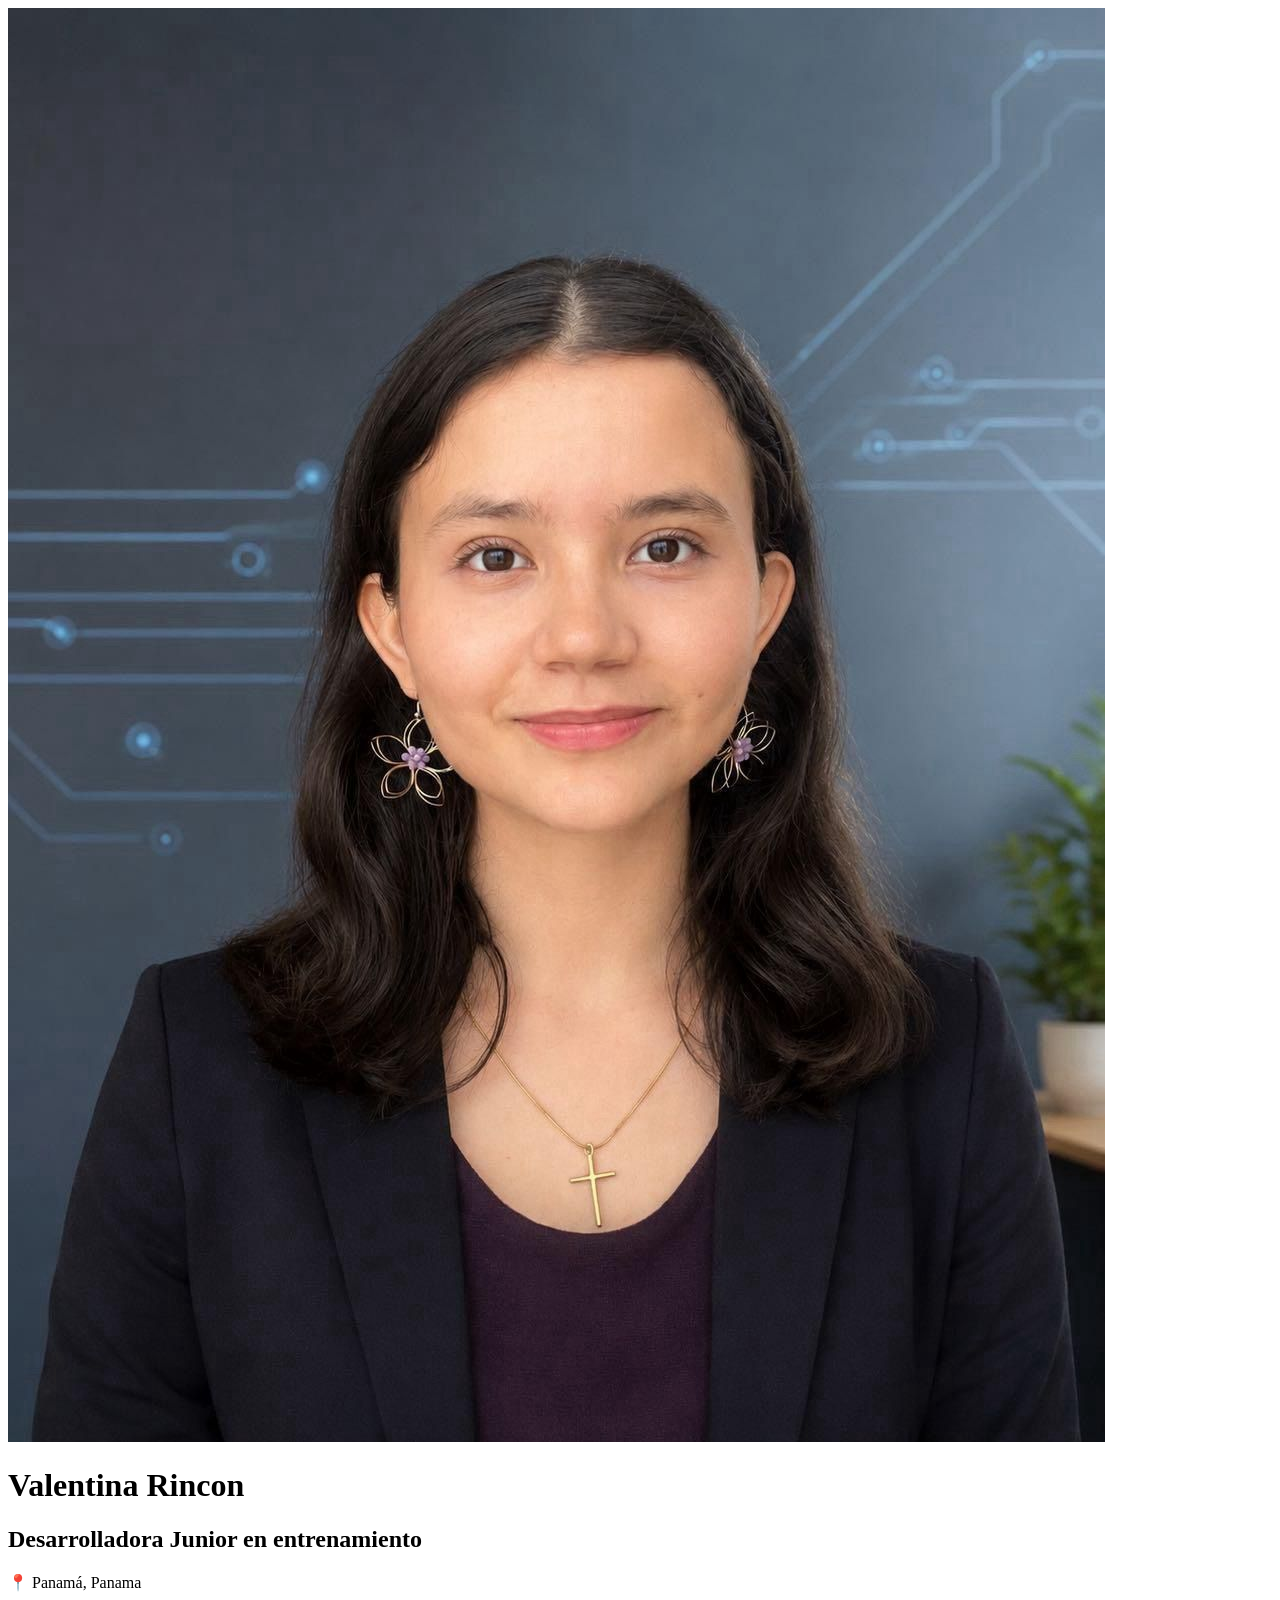
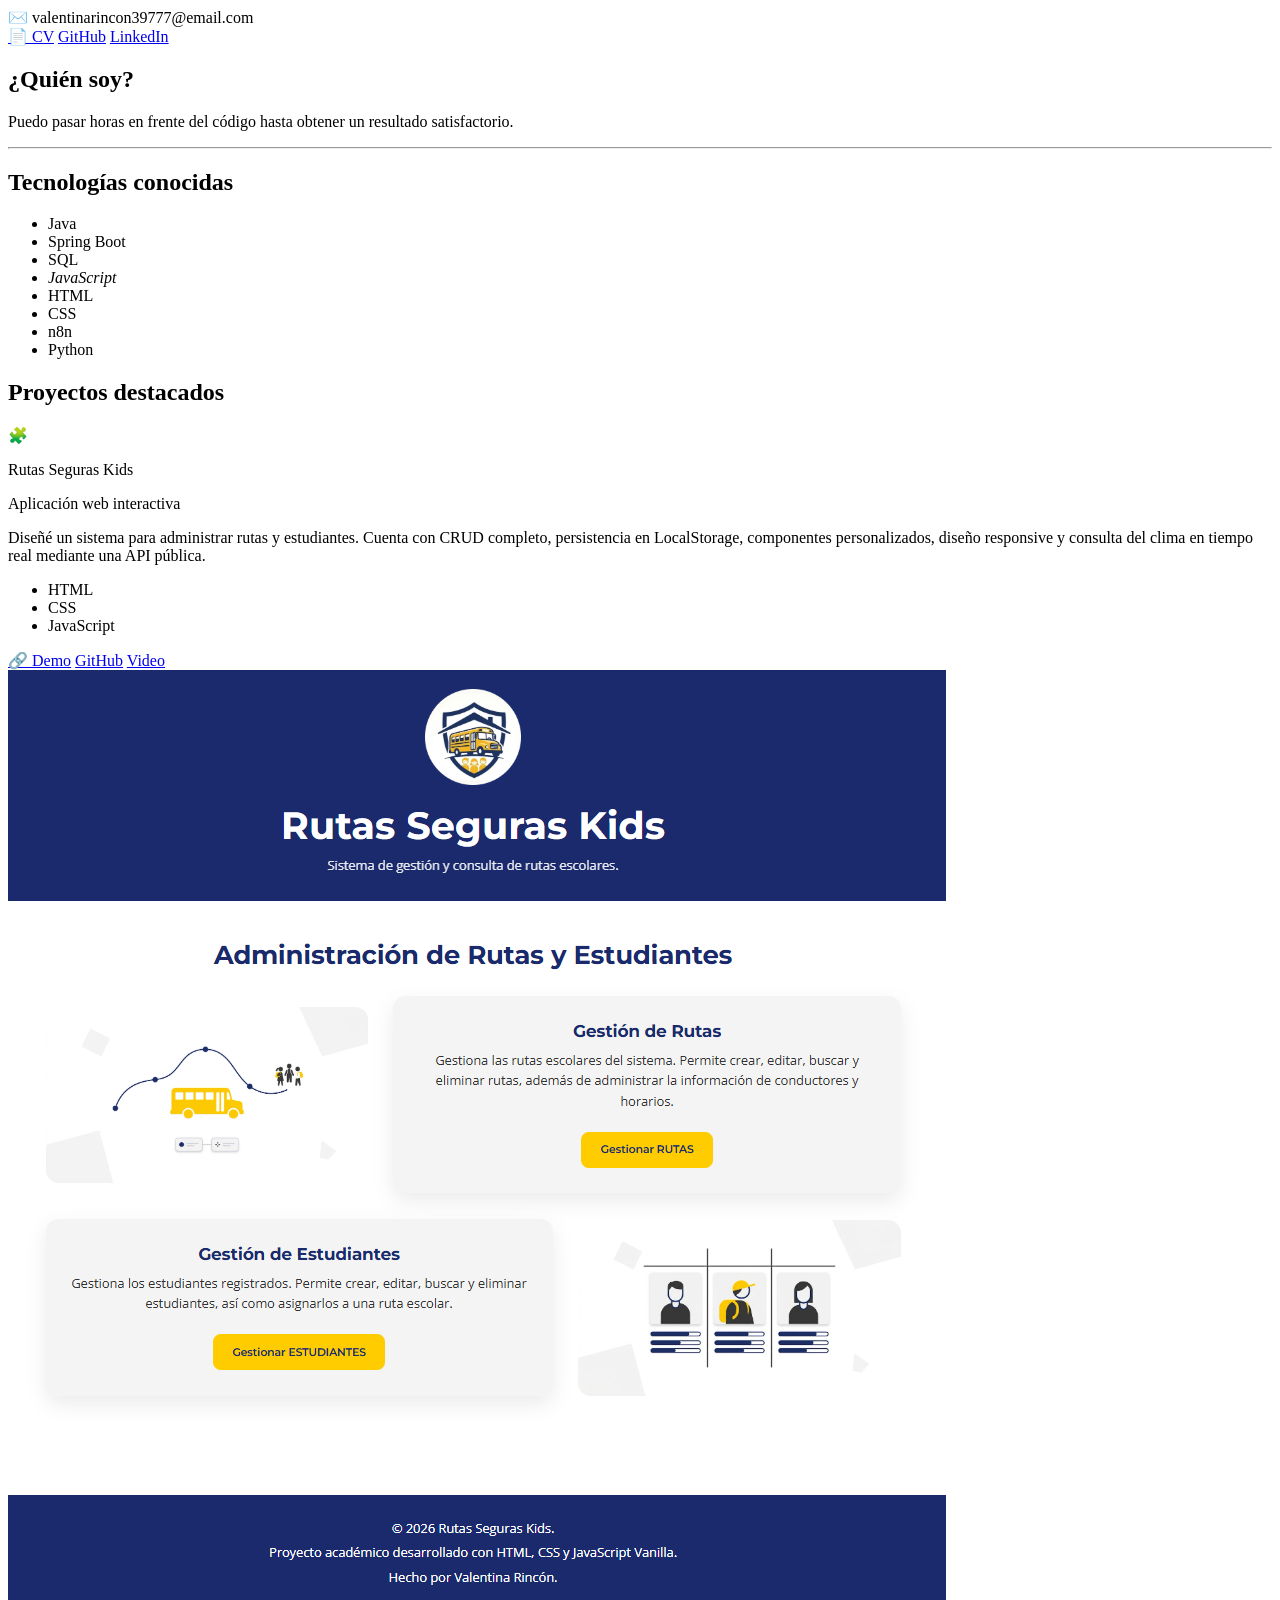
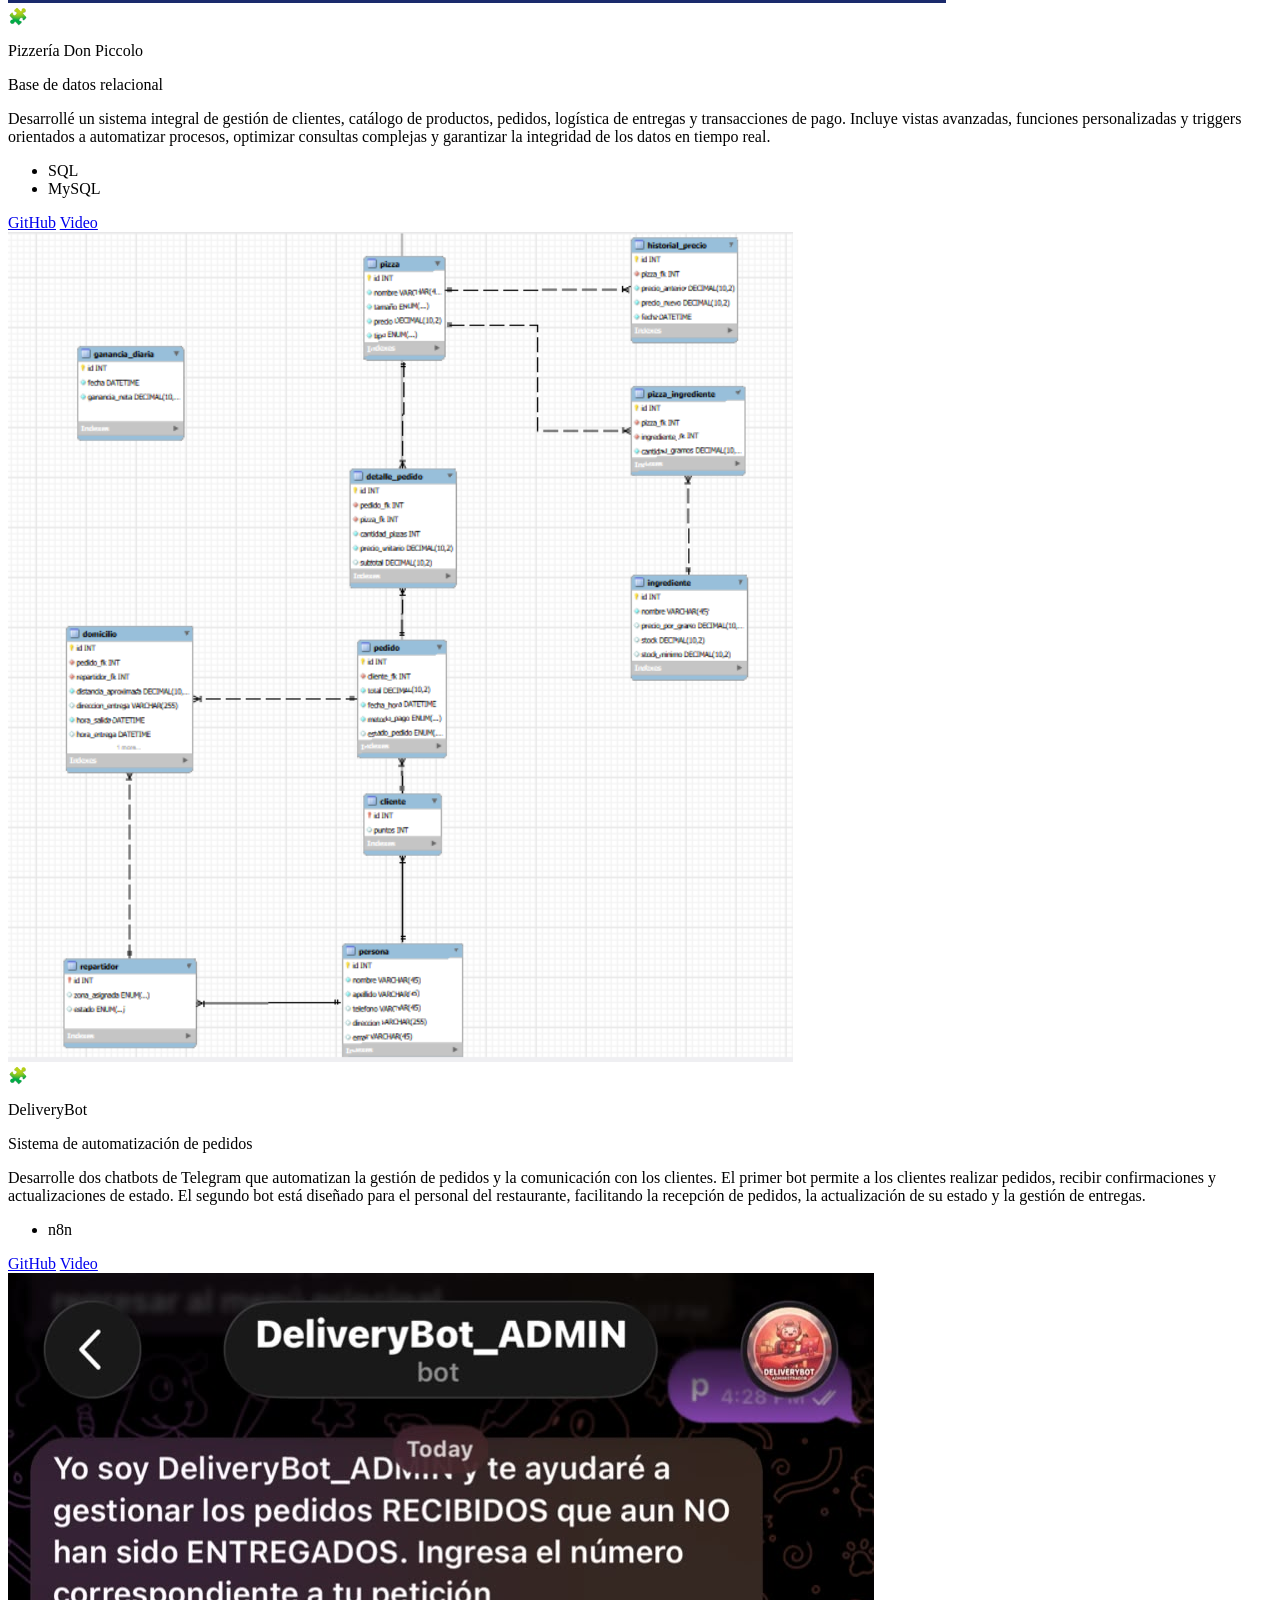
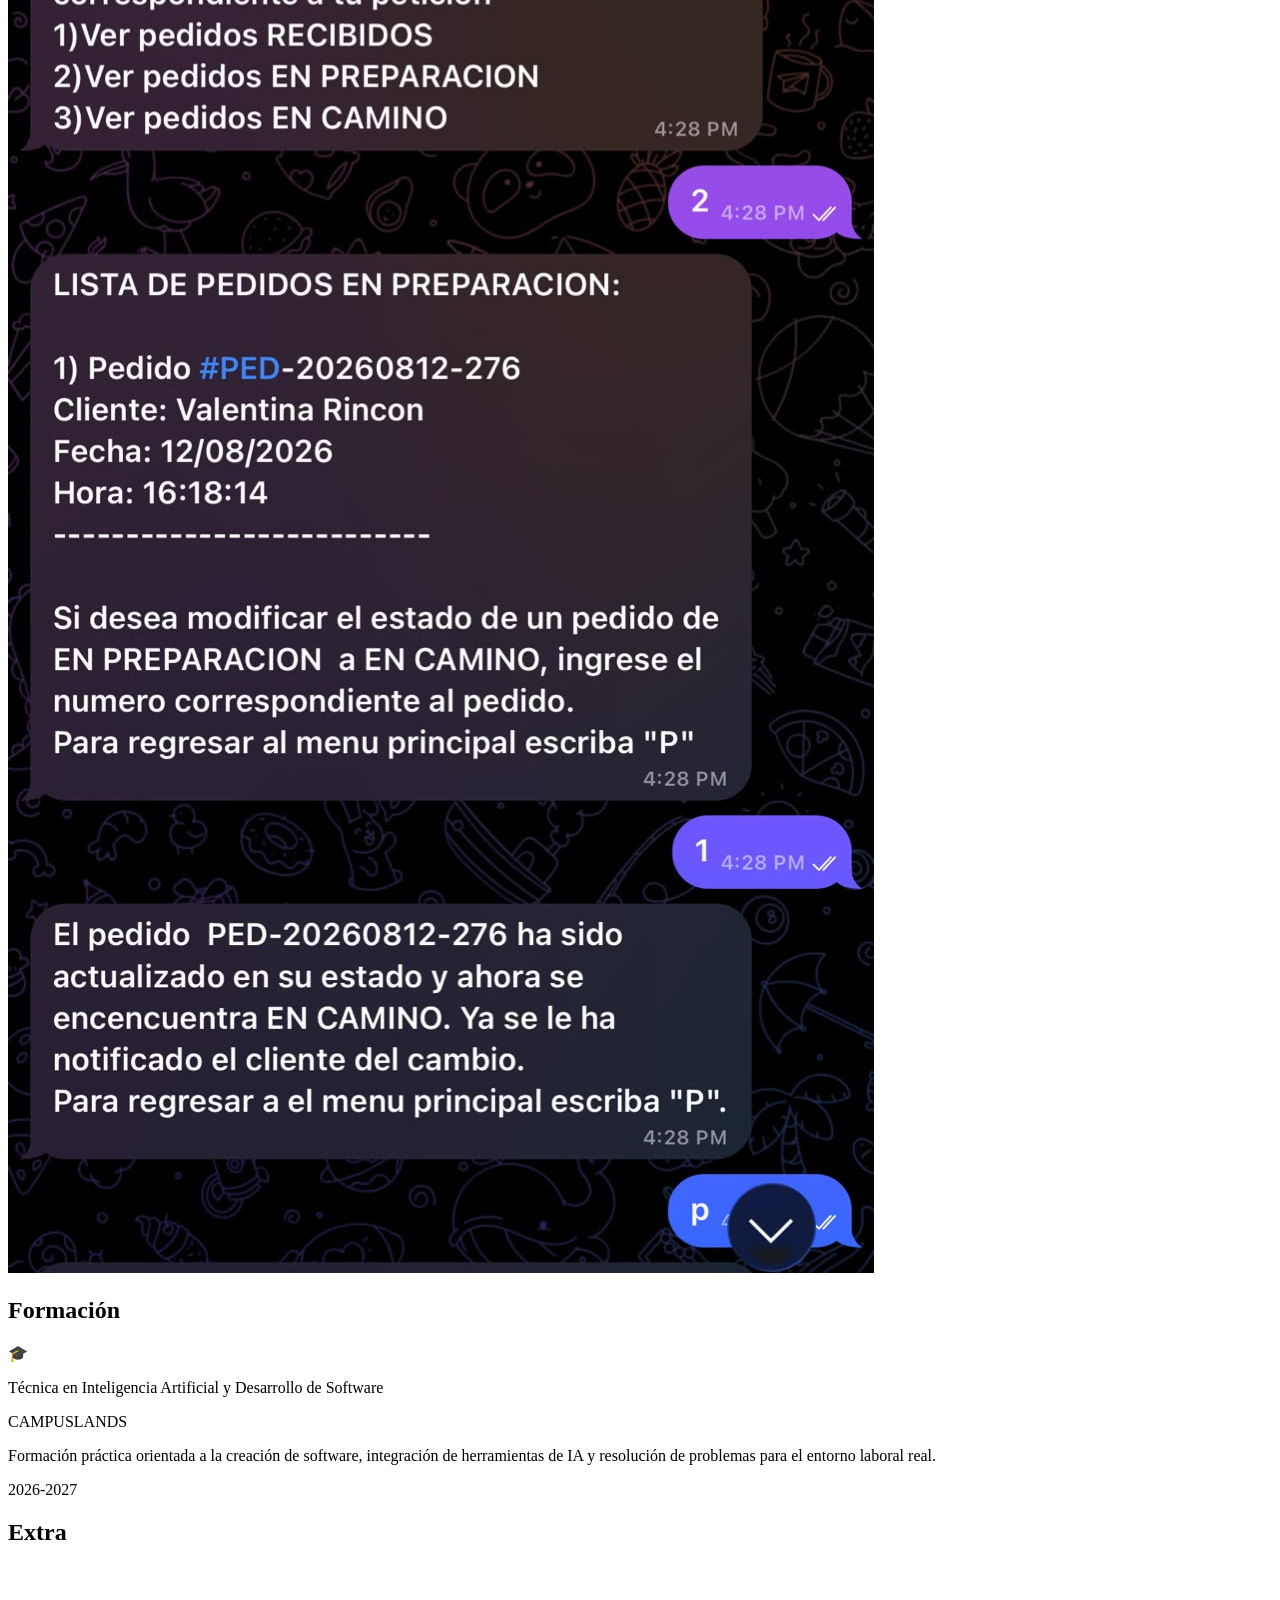
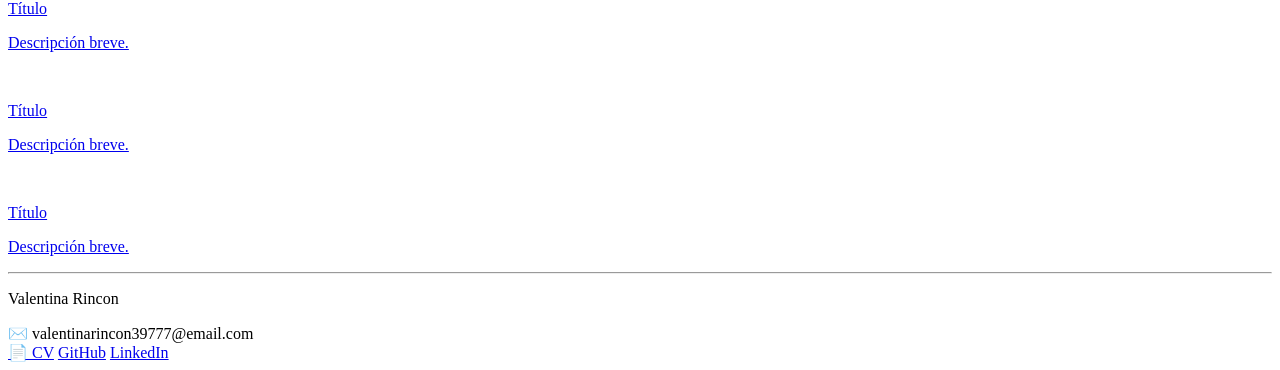
==== portfolio/index.html @ c016cb52 "feat:añadir html estructura e informacion" ====
<!DOCTYPE html>
<html lang="es">
<head>
  <meta charset="UTF-8">
  <meta name="viewport" content="width=device-width, initial-scale=1.0">
  <title>Valentina Rincon — Desarrolladora</title>
  <link rel="stylesheet" href="style.css">
</head>
<body>

    
  <main class="portfolio">
 
    <!-- HEADER -->
    <header class="header">
      <img class="avatar" src="../assets/avatar.jpg" alt="Foto de perfil">
      <div class="header-info">
        <h1>Valentina Rincon</h1>
        <h2 class="skill">Desarrolladora Junior en entrenamiento</h2>
        <p class="location">
          <span aria-hidden="true">📍</span> Panamá, Panama
        </p>
 
        <div class="media">
          <a class="btn btn-solid" >
            ✉️ valentinarincon39777@email.com
          </a>
          <div class="media-links">
            <a class="btn" href="assets/cv.pdf" target="_blank" rel="noopener">📄 CV</a>
            <a class="btn" href="https://github.com/valentinarincon39777-coder" target="_blank" rel="noopener">GitHub</a>
            <a class="btn" href="https://www.linkedin.com/in/valentina-rincon-mayorga-787b583a9/" target="_blank" rel="noopener">LinkedIn</a>
          </div>
        </div>
      </div>
    </header>





    
 
    <!-- SOBRE MI -->
    <section class="section" aria-labelledby="about-title">
      <h2 id="about-title">¿Quién soy?</h2>
      <p> Puedo pasar horas en frente del código hasta obtener un resultado satisfactorio.    </p>
    </section>
    
 
    <hr class="divider">
 
    <!-- TECNOLOGIAS -->
    <section class="section" aria-labelledby="tech-title">
      <h2 id="tech-title">Tecnologías conocidas</h2>
      <ul class="tech-list">

        
        <li class="badge"><i class="devicon-css3-plain"></i>Java</li>
        <li class="badge"><i class="devicon-css3-plain"></i>Spring Boot</li>
        <li class="badge"><i class="devicon-css3-plain"></i>SQL</li>
        <li class="badge"><i class="devicon-javascript-plain">JavaScript</i></li>
        <li class="badge"><i class="devicon-django-plain"></i>HTML</li>
        <li class="badge"><i class="devicon-postgresql-plain"></i>CSS</li>
        <li class="badge"><i class="devicon-postgresql-plain"></i>n8n</li>
        <li class="badge"><i class="devicon-python-plain"></i> Python</li>
        
      </ul>
    </section>


 
    <!-- EXPERIENCIA -->


    <!--  <section class="section" aria-labelledby="experience-title">
      <h2 id="experience-title">Experiencia</h2>
      
      <article class="info-item">
        <div class="icon-badge" aria-hidden="true">💼</div>
        <div class="info-content">
          <p class="info-title">Puesto</p>
          <p class="info-subtitle">Empresa</p>
          <p class="info-description">Breve descripción de tus funciones y logros.</p>
        </div>
        <span class="badge badge-muted">2024 - Presente</span>
      </article>
    </section>
    -->

    





        <!-- PROYECTOS-->
 
    <section class="section" aria-labelledby="projects-title">
      <h2 id="projects-title">Proyectos destacados</h2>
    

      
        <!--proyecto 1-->
      <article class="info-item">
        <div class="icon-badge" aria-hidden="true">🧩</div>
        <div class="info-content">
          <p class="info-title">Rutas Seguras Kids</p>
          <p class="info-subtitle">Aplicación web interactiva</p>
          <p class="info-description">Diseñé un sistema para administrar rutas y estudiantes. Cuenta con CRUD completo, persistencia en LocalStorage, componentes personalizados, diseño responsive y consulta del clima en tiempo real mediante una API pública.</p>
          <ul class="tech-list tech-list-small">
            <li class="badge badge-outline">HTML</li>
            <li class="badge badge-outline">CSS</li>
            <li class="badge badge-outline">JavaScript</li>
          </ul>
          <div class="info-links">
            <a class="btn" href="https://valentinarincon39777-coder.github.io/js-vanilla-route-manager/" target="_blank">🔗 Demo</a>
            <a class="btn" href="https://github.com/valentinarincon39777-coder/js-vanilla-route-manager" target="_blank">GitHub</a>
            <a class="btn" href="https://github.com/valentinarincon39777-coder/js-vanilla-route-manager" target="_blank">Video</a>
          </div>
        </div>
        <img class="info-image" src="../assets/proyecto_1.png" alt="Captura del proyecto">
      </article>

      <!--proyecto 2-->
      <article class="info-item">
        <div class="icon-badge" aria-hidden="true">🧩</div>
        <div class="info-content">
          <p class="info-title">Pizzería Don Piccolo</p>
          <p class="info-subtitle">Base de datos relacional</p>
          <p class="info-description">Desarrollé un sistema integral de gestión de clientes, catálogo de productos, pedidos, logística de entregas y transacciones de pago. Incluye vistas avanzadas, funciones personalizadas y triggers orientados a automatizar procesos, optimizar consultas complejas y garantizar la integridad de los datos en tiempo real.</p>
          <ul class="tech-list tech-list-small">
            <li class="badge badge-outline">SQL</li>
            <li class="badge badge-outline">MySQL</li>
            
          </ul>
          <div class="info-links">
            <a class="btn" href="https://github.com/valentinarincon39777-coder/sql-restaurant-order-database" target="_blank">GitHub</a>
            <a class="btn" href="https://github.com/valentinarincon39777-coder/js-vanilla-route-manager" target="_blank">Video</a>
          </div>
        </div>
        <img class="info-image" src="../assets/proyecto_2.png" alt="Captura del proyecto">
      </article>

      <!--proyecto 3-->
      <article class="info-item">
        <div class="icon-badge" aria-hidden="true">🧩</div>
        <div class="info-content">
          <p class="info-title">DeliveryBot</p>
          <p class="info-subtitle">Sistema de automatización de pedidos</p>
          <p class="info-description">Desarrolle dos chatbots de Telegram que automatizan la gestión de pedidos y la comunicación con los clientes. El primer bot permite a los clientes realizar pedidos, recibir confirmaciones y actualizaciones de estado. El segundo bot está diseñado para el personal del restaurante, facilitando la recepción de pedidos, la actualización de su estado y la gestión de entregas. </p>
          <ul class="tech-list tech-list-small">
            <li class="badge badge-outline">n8n</li>
        
            
          </ul>
          <div class="info-links">
            <a class="btn" href="https://github.com/valentinarincon39777-coder/deliverybot-n8n-telegram" target="_blank">GitHub</a>
            <a class="btn" href="https://github.com/valentinarincon39777-coder/deliverybot-n8n-telegram" target="_blank">Video</a>
          </div>
        </div>
        <img class="info-image" src="../assets/proyecto_3.jpg" alt="Captura del proyecto">
      </article>


      





    </section>


       <!-- FORMACION -->
 
    <section class="section" aria-labelledby="training-title">
      <h2 id="training-title">Formación</h2>
 
      <article class="info-item">
        <div class="icon-badge" aria-hidden="true">🎓</div>
        <div class="info-content">
          <p class="info-title">Técnica en Inteligencia Artificial y Desarrollo de Software </p>
          <p class="info-subtitle">CAMPUSLANDS</p>
          <p class="info-description">Formación práctica orientada a la creación de software, integración de herramientas de IA y resolución de problemas para el entorno laboral real.   </p>
        </div>
        <span class="badge badge-accent">2026-2027</span>
      </article>
    </section>


    
 
    <!-- EXTRA -->
    <section class="section" aria-labelledby="extra-title">
      <h2 id="extra-title">Extra</h2>
      <div class="cards-grid">
        <a class="card" href="#">
          <img class="card-image" src="assets/extra_1.jpg" alt="">
          <div class="card-body">
            <p class="card-title">Título</p>
            <p class="card-description">Descripción breve.</p>
          </div>
        </a>
        <a class="card" href="#">
          <img class="card-image" src="assets/extra_2.jpg" alt="">
          <div class="card-body">
            <p class="card-title">Título</p>
            <p class="card-description">Descripción breve.</p>
          </div>
        </a>
        <a class="card" href="#">
          <img class="card-image" src="assets/extra_3.jpg" alt="">
          <div class="card-body">
            <p class="card-title">Título</p>
            <p class="card-description">Descripción breve.</p>
          </div>
        </a>
      </div>
    </section>
 
    <hr class="divider">


 
    <!-- FOOTER-->
    <footer class="footer">
      <p>Valentina Rincon</p>

      <div class="media">
        <a class="btn btn-solid" >✉️ valentinarincon39777@email.com</a>
        <div class="media-links">
          <a class="btn" href="assets/cv.pdf" target="_blank" rel="noopener">📄 CV</a>
          <a class="btn" href="https://github.com/valentinarincon39777-coder" target="_blank" rel="noopener">GitHub</a>
          <a class="btn" href="https://www.linkedin.com/in/valentina-rincon-mayorga-787b583a9/" target="_blank" rel="noopener">LinkedIn</a>
        </div>
      </div>
    </footer>
 
  </main>
 
</body>
</html>
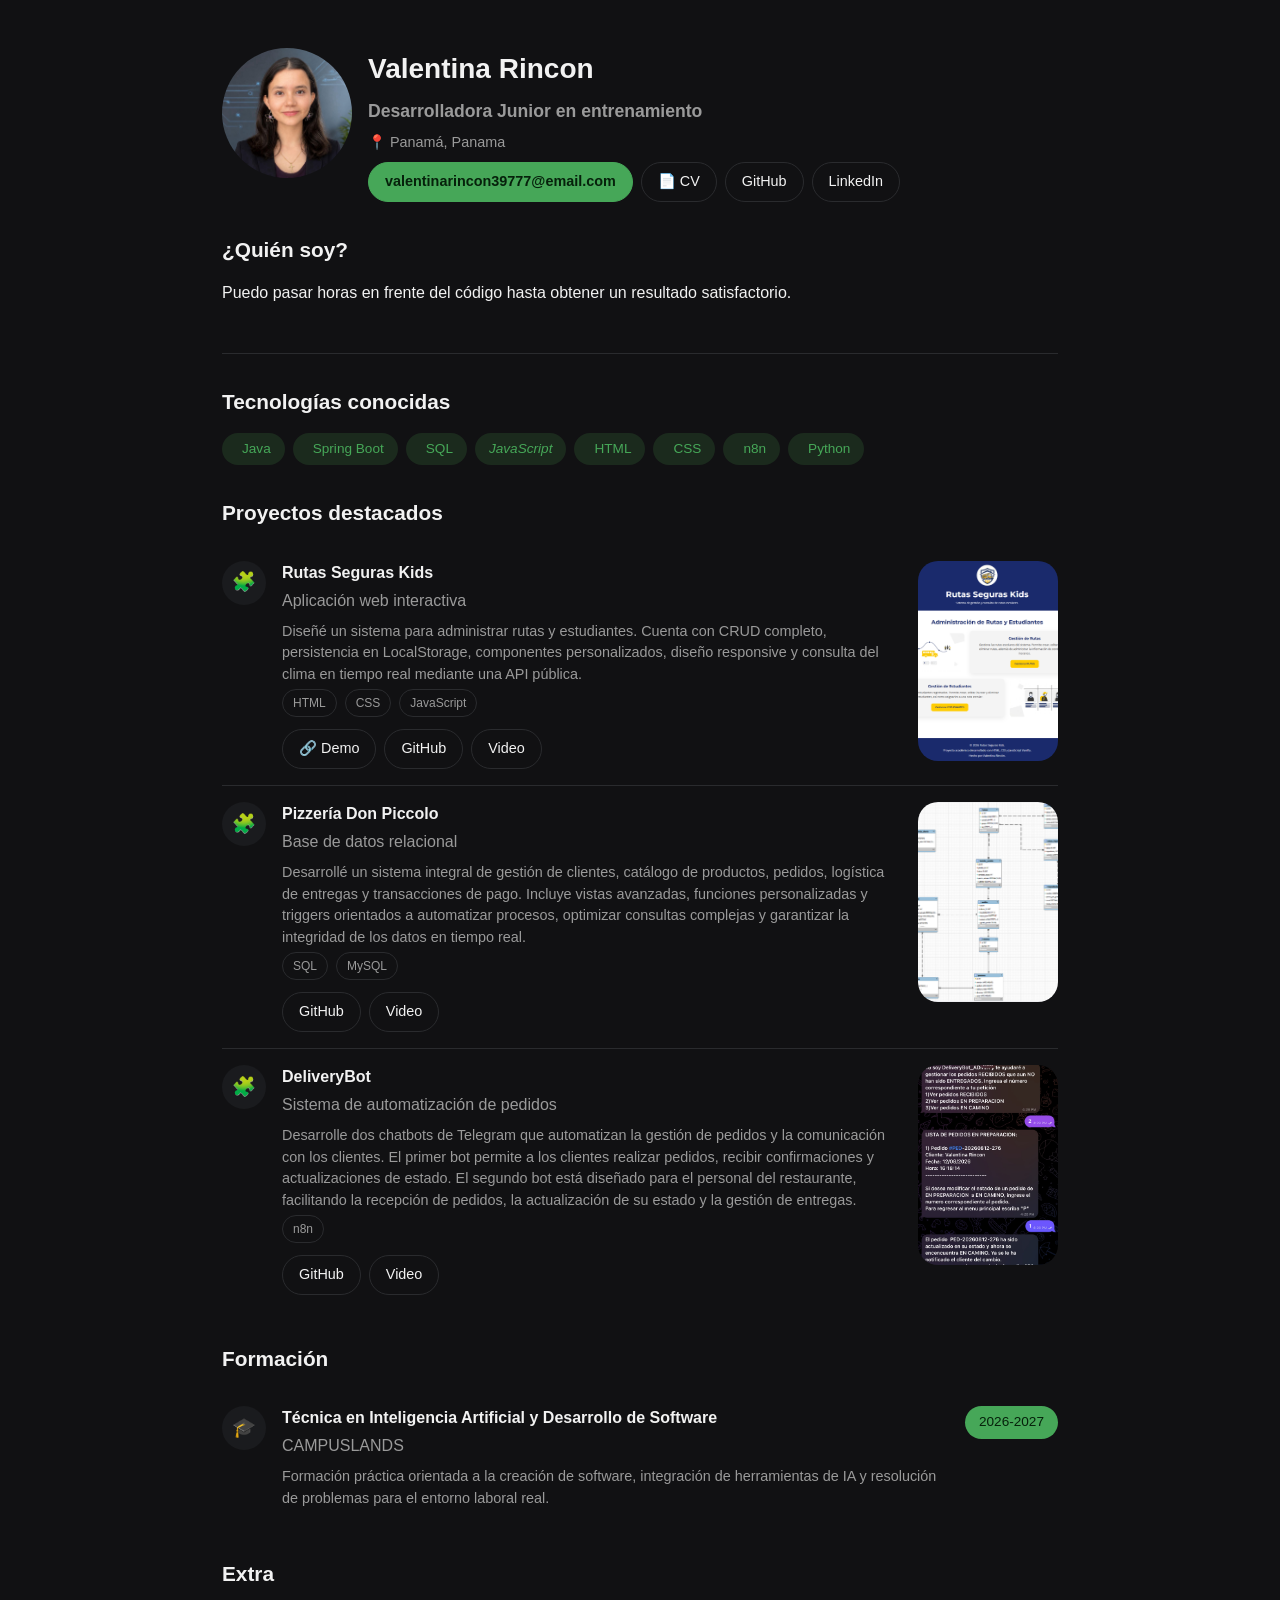
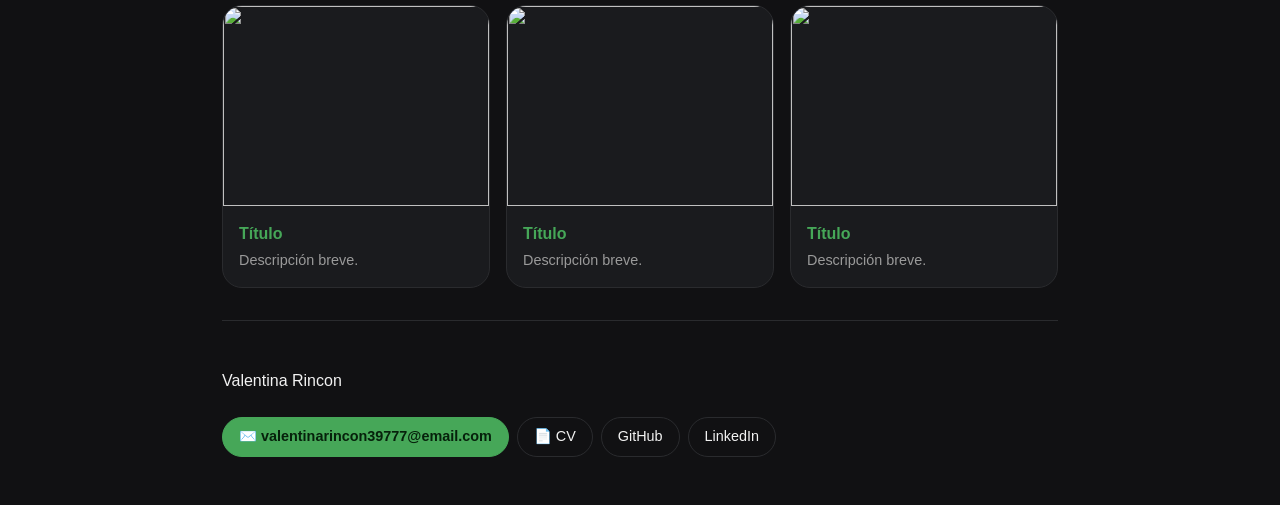
==== commit 5ddc1cd0: "feat: añadir estilos css" ====
--- a/portfolio/index.html
+++ b/portfolio/index.html
@@ -23,7 +23,7 @@
  
         <div class="media">
           <a class="btn btn-solid" >
-            ✉️ valentinarincon39777@email.com
+             valentinarincon39777@email.com
           </a>
           <div class="media-links">
             <a class="btn" href="assets/cv.pdf" target="_blank" rel="noopener">📄 CV</a>
@@ -188,7 +188,7 @@
     </section>
 
 
-    
+
  
     <!-- EXTRA -->
     <section class="section" aria-labelledby="extra-title">
--- a/portfolio/style.css
+++ b/portfolio/style.css
@@ -0,0 +1,319 @@
+
+:root {
+  
+  --color-bg: #111113;
+  --color-surface: #1a1b1e;
+  --color-border: #2a2b2e;
+  --color-text: #f2f2f2;
+  --color-text-muted: #9a9a9a;
+  --color-accent: #46a758;
+  --color-accent-soft: #1b2a1d;
+
+  --space-xs: 8px;
+  --space-sm: 16px;
+  --space-md: 32px;
+  --space-lg: 48px;
+
+  --radius-pill: 999px;
+  --radius-card: 20px;
+
+  --max-width: 900px;
+  --image-height: 200px;
+}
+
+* {
+  box-sizing: border-box;
+}
+
+body {
+  margin: 0;
+  background: var(--color-bg);
+  color: var(--color-text);
+  font-family: -apple-system, "Segoe UI", Roboto, sans-serif;
+  line-height: 1.5;
+}
+
+.portfolio {
+  max-width: var(--max-width);
+  margin: 0 auto;
+  padding: var(--space-lg) var(--space-md);
+  display: flex;
+  flex-direction: column;
+  gap: var(--space-md);
+}
+
+
+.header {
+  display: flex;
+  gap: var(--space-sm);
+  align-items: flex-start;
+}
+
+.avatar {
+  width: 130px;
+  height: 130px;
+  border-radius: var(--radius-pill);
+  object-fit: cover;
+  flex-shrink: 0;
+}
+
+.header-info {
+  display: flex;
+  flex-direction: column;
+  gap: var(--space-xs);
+}
+
+h1 {
+  margin: 0;
+  font-size: 1.75rem;
+}
+
+.skill {
+  margin: 0;
+  font-size: 1.1rem;
+  font-weight: 600;
+  color: var(--color-text-muted);
+}
+
+.location {
+  margin: 0;
+  color: var(--color-text-muted);
+  font-size: 0.9rem;
+}
+
+
+.btn {
+  display: inline-flex;
+  align-items: center;
+  gap: 6px;
+  padding: 8px 16px;
+  border-radius: var(--radius-pill);
+  border: 1px solid var(--color-border);
+  color: var(--color-text);
+  text-decoration: none;
+  font-size: 0.9rem;
+  transition: border-color 0.15s ease;
+}
+
+.btn:hover,
+.btn:focus-visible {
+  border-color: var(--color-accent);
+}
+
+.btn-solid {
+  background: var(--color-accent);
+  border-color: var(--color-accent);
+  color: #06210b;
+  font-weight: 600;
+}
+
+.media {
+  display: flex;
+  flex-wrap: wrap;
+  gap: var(--space-xs);
+  align-items: center;
+}
+
+.media-links {
+  display: flex;
+  gap: var(--space-xs);
+  flex-wrap: wrap;
+}
+
+.section h2 {
+  margin: 0 0 var(--space-sm) 0;
+  font-size: 1.3rem;
+}
+
+.divider {
+  border: none;
+  border-top: 1px solid var(--color-border);
+  margin: 0;
+}
+
+.tech-list {
+  list-style: none;
+  margin: 0;
+  padding: 0;
+  display: flex;
+  flex-wrap: wrap;
+  gap: var(--space-xs);
+}
+
+.badge {
+  display: inline-flex;
+  align-items: center;
+  gap: 6px;
+  padding: 6px 14px;
+  border-radius: var(--radius-pill);
+  background: var(--color-accent-soft);
+  color: var(--color-accent);
+  font-size: 0.85rem;
+}
+
+.badge-muted {
+  background: var(--color-surface);
+  color: var(--color-text-muted);
+}
+
+.badge-outline {
+  background: transparent;
+  border: 1px solid var(--color-border);
+  color: var(--color-text-muted);
+}
+
+.badge-accent {
+  background: var(--color-accent);
+  color: #06210b;
+}
+
+.info-item {
+  display: flex;
+  gap: var(--space-sm);
+  align-items: flex-start;
+  padding: var(--space-sm) 0;
+  border-bottom: 1px solid var(--color-border);
+}
+
+.info-item:last-child {
+  border-bottom: none;
+}
+
+.icon-badge {
+  width: 44px;
+  height: 44px;
+  flex-shrink: 0;
+  display: flex;
+  align-items: center;
+  justify-content: center;
+  border-radius: var(--radius-pill);
+  background: var(--color-surface);
+  font-size: 1.2rem;
+}
+
+.info-content {
+  flex: 1;
+  min-width: 0;
+  display: flex;
+  flex-direction: column;
+  gap: 4px;
+}
+
+.info-title {
+  margin: 0;
+  font-weight: 700;
+}
+
+.info-subtitle {
+  margin: 0;
+  color: var(--color-text-muted);
+}
+
+.info-description {
+  margin: 4px 0 0 0;
+  color: var(--color-text-muted);
+  font-size: 0.9rem;
+}
+
+.tech-list-small .badge {
+  font-size: 0.75rem;
+  padding: 4px 10px;
+}
+
+.info-links {
+  display: flex;
+  gap: var(--space-xs);
+  margin-top: var(--space-xs);
+}
+
+.info-image {
+  width: 140px;
+  height: var(--image-height);
+  border-radius: var(--radius-card);
+  object-fit: cover;
+  flex-shrink: 0;
+}
+
+
+@media (max-width: 640px) {
+  .info-item {
+    flex-direction: column-reverse;
+  }
+  .info-image {
+    width: 100%;
+    height: auto;
+    max-height: var(--image-height);
+  }
+
+  .btn.btn-solid {
+    padding:5px;
+    font-size: 0.75rem;
+
+  }
+}
+
+.cards-grid {
+  display: grid;
+  grid-template-columns: 1fr;
+  gap: var(--space-sm);
+}
+
+@media (min-width: 640px) {
+  .cards-grid {
+    grid-template-columns: repeat(3, 1fr);
+  }
+
+ 
+}
+
+
+
+
+
+
+
+.card {
+  display: block;
+  background: var(--color-surface);
+  border: 1px solid var(--color-border);
+  border-radius: var(--radius-card);
+  overflow: hidden;
+  text-decoration: none;
+  color: var(--color-text);
+  transition: border-color 0.15s ease;
+}
+
+.card:hover,
+.card:focus-visible {
+  border-color: var(--color-accent);
+}
+
+.card-image {
+  width: 100%;
+  height: var(--image-height);
+  object-fit: cover;
+  display: block;
+}
+
+.card-body {
+  padding: var(--space-sm);
+}
+
+.card-title {
+  margin: 0 0 4px 0;
+  font-weight: 700;
+  color: var(--color-accent);
+}
+
+.card-description {
+  margin: 0;
+  color: var(--color-text-muted);
+  font-size: 0.9rem;
+}
+
+
+.footer {
+  display: flex;
+  flex-direction: column;
+  gap: var(--space-xs);
+}
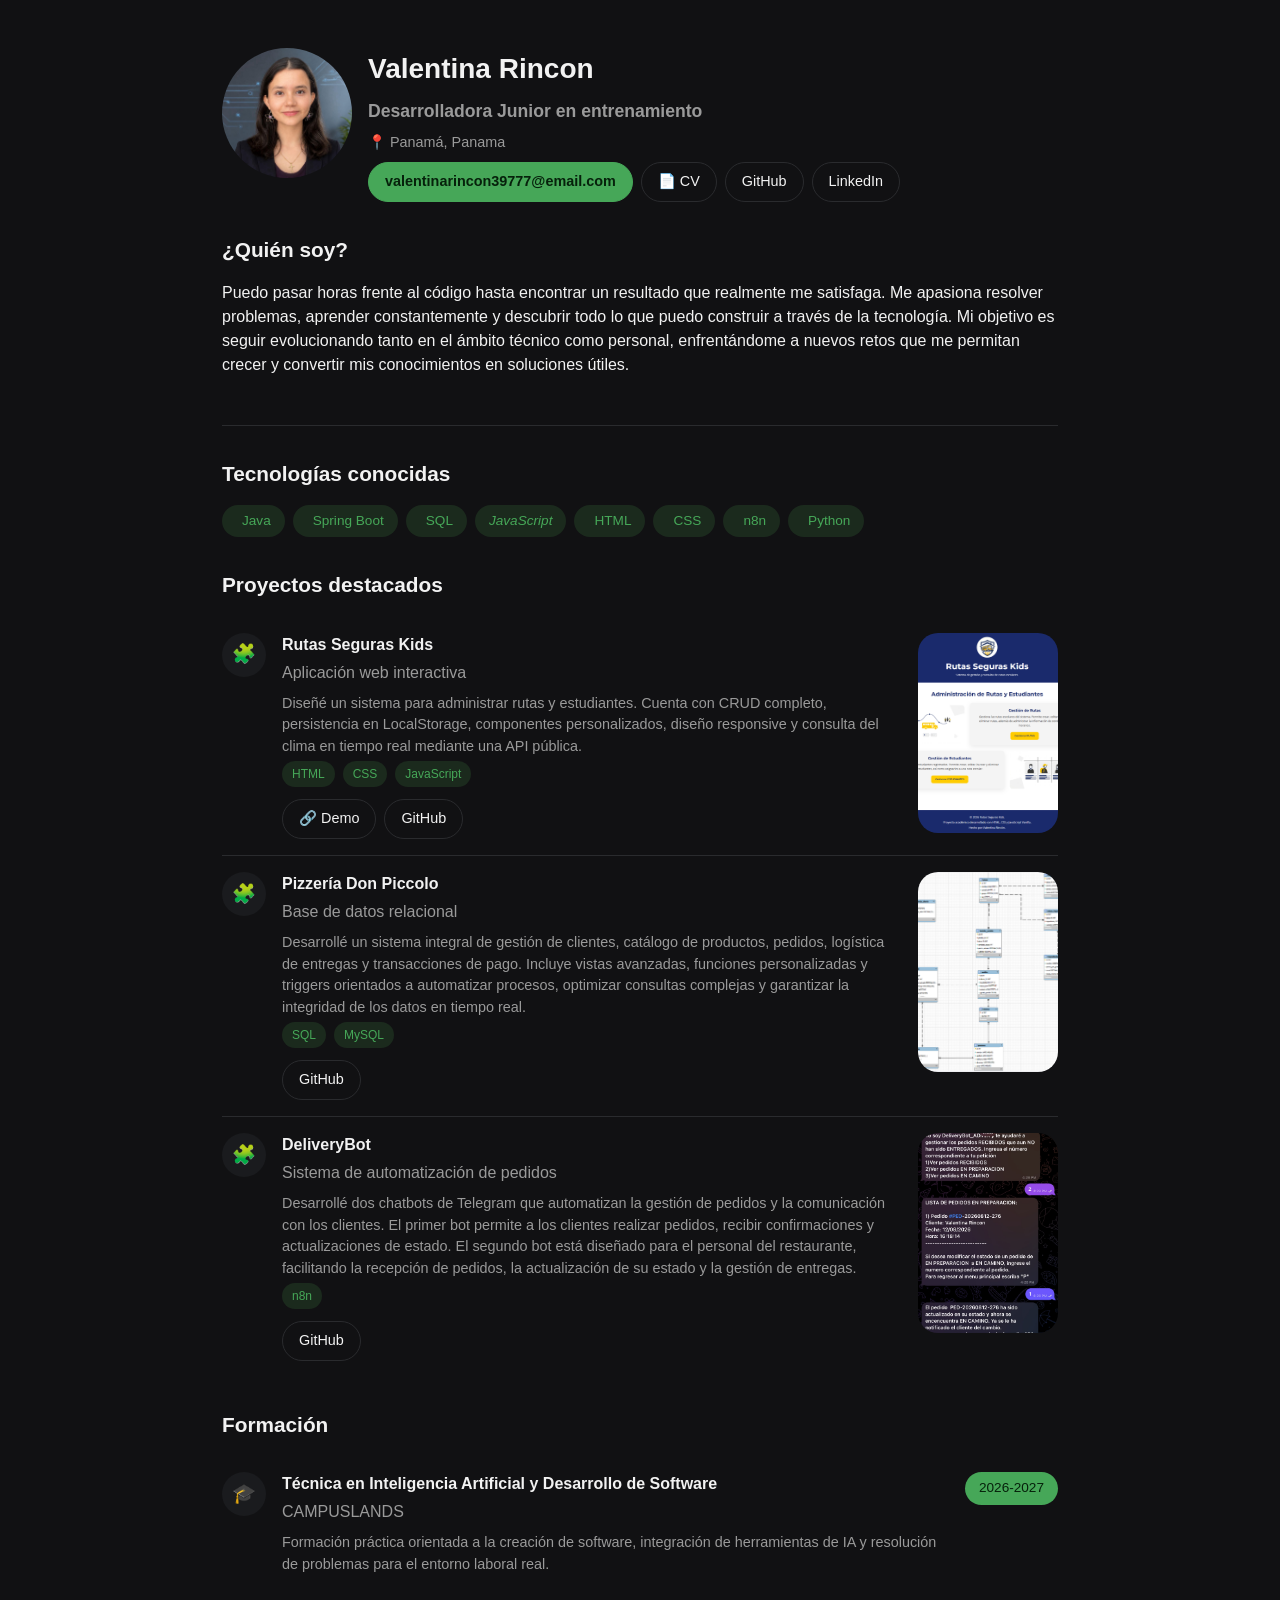
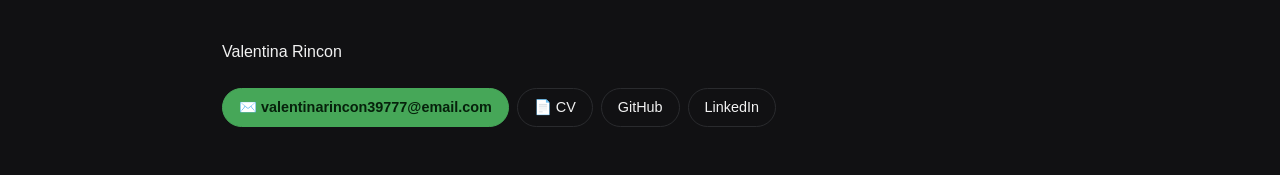
==== commit d0e4a5c3: "fix: arreglar pequeños detalles" ====
--- a/portfolio/index.html
+++ b/portfolio/index.html
@@ -4,6 +4,7 @@
   <meta charset="UTF-8">
   <meta name="viewport" content="width=device-width, initial-scale=1.0">
   <title>Valentina Rincon — Desarrolladora</title>
+ <link rel="icon" href="../assets/avatar.jpg" >
   <link rel="stylesheet" href="style.css">
 </head>
 <body>
@@ -43,7 +44,9 @@
     <!-- SOBRE MI -->
     <section class="section" aria-labelledby="about-title">
       <h2 id="about-title">¿Quién soy?</h2>
-      <p> Puedo pasar horas en frente del código hasta obtener un resultado satisfactorio.    </p>
+      <p> Puedo pasar horas frente al código hasta encontrar un resultado que realmente me satisfaga. Me apasiona resolver problemas, aprender constantemente y descubrir todo lo que puedo construir a través de la tecnología.
+
+Mi objetivo es seguir evolucionando tanto en el ámbito técnico como personal, enfrentándome a nuevos retos que me permitan crecer y convertir mis conocimientos en soluciones útiles.</p>
     </section>
     
  
@@ -108,14 +111,14 @@
           <p class="info-subtitle">Aplicación web interactiva</p>
           <p class="info-description">Diseñé un sistema para administrar rutas y estudiantes. Cuenta con CRUD completo, persistencia en LocalStorage, componentes personalizados, diseño responsive y consulta del clima en tiempo real mediante una API pública.</p>
           <ul class="tech-list tech-list-small">
-            <li class="badge badge-outline">HTML</li>
-            <li class="badge badge-outline">CSS</li>
-            <li class="badge badge-outline">JavaScript</li>
+            <li class="badge" class="badge badge-outline">HTML</li>
+            <li  class="badge" class="badge badge-outline">CSS</li>
+            <li  class="badge" class="badge badge-outline">JavaScript</li>
           </ul>
           <div class="info-links">
             <a class="btn" href="https://valentinarincon39777-coder.github.io/js-vanilla-route-manager/" target="_blank">🔗 Demo</a>
             <a class="btn" href="https://github.com/valentinarincon39777-coder/js-vanilla-route-manager" target="_blank">GitHub</a>
-            <a class="btn" href="https://github.com/valentinarincon39777-coder/js-vanilla-route-manager" target="_blank">Video</a>
+            <!--<a class="btn" href="https://github.com/valentinarincon39777-coder/js-vanilla-route-manager" target="_blank">Video</a> -->
           </div>
         </div>
         <img class="info-image" src="../assets/proyecto_1.png" alt="Captura del proyecto">
@@ -129,13 +132,13 @@
           <p class="info-subtitle">Base de datos relacional</p>
           <p class="info-description">Desarrollé un sistema integral de gestión de clientes, catálogo de productos, pedidos, logística de entregas y transacciones de pago. Incluye vistas avanzadas, funciones personalizadas y triggers orientados a automatizar procesos, optimizar consultas complejas y garantizar la integridad de los datos en tiempo real.</p>
           <ul class="tech-list tech-list-small">
-            <li class="badge badge-outline">SQL</li>
-            <li class="badge badge-outline">MySQL</li>
+            <li class="badge" class="badge badge-outline">SQL</li>
+            <li class="badge" class="badge badge-outline">MySQL</li>
             
           </ul>
           <div class="info-links">
             <a class="btn" href="https://github.com/valentinarincon39777-coder/sql-restaurant-order-database" target="_blank">GitHub</a>
-            <a class="btn" href="https://github.com/valentinarincon39777-coder/js-vanilla-route-manager" target="_blank">Video</a>
+            <!--<a class="btn" href="https://github.com/valentinarincon39777-coder/sql-restaurant-order-databas" target="_blank">Video</a> -->
           </div>
         </div>
         <img class="info-image" src="../assets/proyecto_2.png" alt="Captura del proyecto">
@@ -147,15 +150,15 @@
         <div class="info-content">
           <p class="info-title">DeliveryBot</p>
           <p class="info-subtitle">Sistema de automatización de pedidos</p>
-          <p class="info-description">Desarrolle dos chatbots de Telegram que automatizan la gestión de pedidos y la comunicación con los clientes. El primer bot permite a los clientes realizar pedidos, recibir confirmaciones y actualizaciones de estado. El segundo bot está diseñado para el personal del restaurante, facilitando la recepción de pedidos, la actualización de su estado y la gestión de entregas. </p>
+          <p class="info-description">Desarrollé dos chatbots de Telegram que automatizan la gestión de pedidos y la comunicación con los clientes. El primer bot permite a los clientes realizar pedidos, recibir confirmaciones y actualizaciones de estado. El segundo bot está diseñado para el personal del restaurante, facilitando la recepción de pedidos, la actualización de su estado y la gestión de entregas. </p>
           <ul class="tech-list tech-list-small">
-            <li class="badge badge-outline">n8n</li>
+            <li class="badge" class="badge badge-outline">n8n</li>
         
             
           </ul>
           <div class="info-links">
             <a class="btn" href="https://github.com/valentinarincon39777-coder/deliverybot-n8n-telegram" target="_blank">GitHub</a>
-            <a class="btn" href="https://github.com/valentinarincon39777-coder/deliverybot-n8n-telegram" target="_blank">Video</a>
+            <!--<a class="btn" href="https://github.com/valentinarincon39777-coder/deliverybot-n8n-telegram" target="_blank">Video</a> -->
           </div>
         </div>
         <img class="info-image" src="../assets/proyecto_3.jpg" alt="Captura del proyecto">
@@ -191,7 +194,8 @@
 
  
     <!-- EXTRA -->
-    <section class="section" aria-labelledby="extra-title">
+
+        <!--   <section class="section" aria-labelledby="extra-title">
       <h2 id="extra-title">Extra</h2>
       <div class="cards-grid">
         <a class="card" href="#">
@@ -218,7 +222,10 @@
       </div>
     </section>
  
-    <hr class="divider">
+    <hr class="divider">-->
+
+
+    
 
 
  
